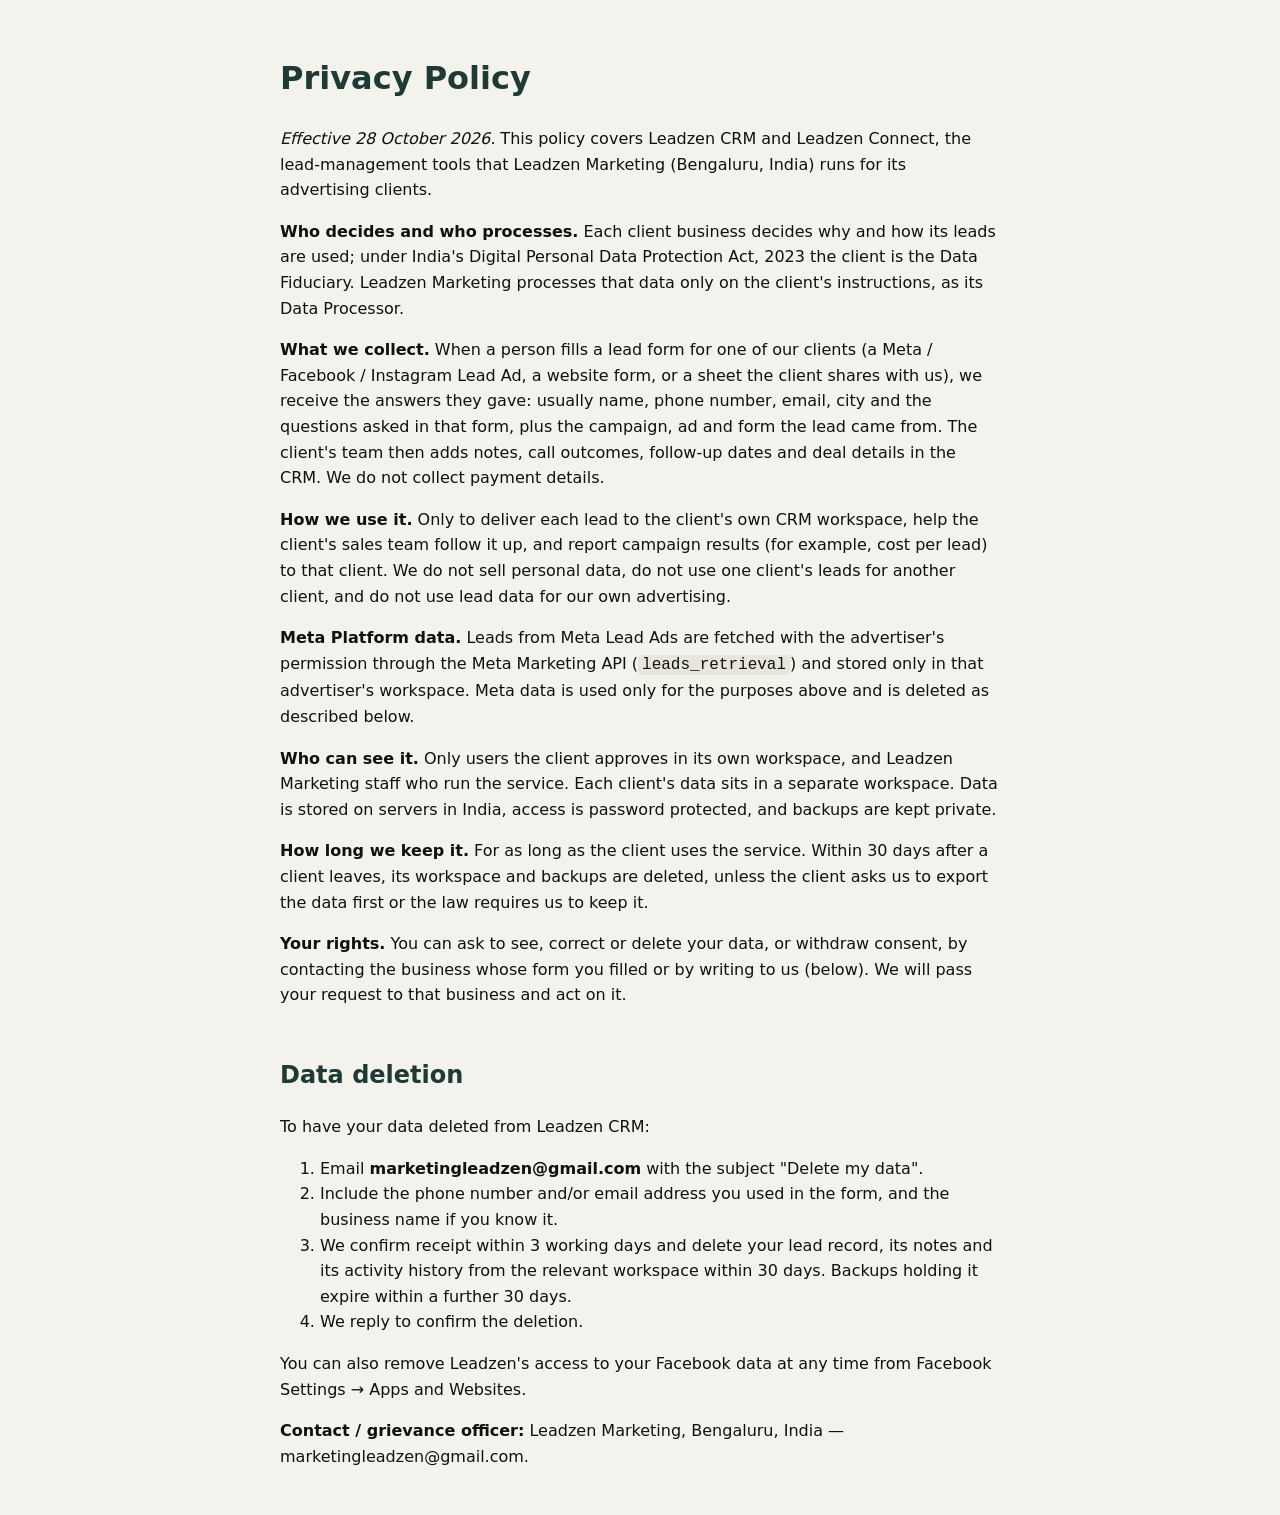
==== privacy.html @ 8f845ed4 "Privacy policy page for the Leadzen Meta app" ====
<!doctype html>
<html lang="en"><head><meta charset="utf-8"><meta name="viewport" content="width=device-width,initial-scale=1">
<title>Privacy Policy – Leadzen CRM</title>
<style>body{font:16px/1.6 system-ui,-apple-system,Segoe UI,Roboto,sans-serif;color:#0f1110;background:#f4f2ec;margin:0}
main{max-width:720px;margin:0 auto;padding:32px 16px}h1{color:#1f3a34}h2{color:#1f3a34;margin-top:2em}
code{background:#e8e5dc;padding:1px 4px;border-radius:3px}</style></head>
<body><main>
<h1>Privacy Policy</h1>
<p><em>Effective 28 October 2026.</em> This policy covers Leadzen CRM and Leadzen Connect, the lead-management tools that Leadzen Marketing (Bengaluru, India) runs for its advertising clients.</p>
<p><strong>Who decides and who processes.</strong> Each client business decides why and how its leads are used; under India's Digital Personal Data Protection Act, 2023 the client is the Data Fiduciary. Leadzen Marketing processes that data only on the client's instructions, as its Data Processor.</p>
<p><strong>What we collect.</strong> When a person fills a lead form for one of our clients (a Meta / Facebook / Instagram Lead Ad, a website form, or a sheet the client shares with us), we receive the answers they gave: usually name, phone number, email, city and the questions asked in that form, plus the campaign, ad and form the lead came from. The client's team then adds notes, call outcomes, follow-up dates and deal details in the CRM. We do not collect payment details.</p>
<p><strong>How we use it.</strong> Only to deliver each lead to the client's own CRM workspace, help the client's sales team follow it up, and report campaign results (for example, cost per lead) to that client. We do not sell personal data, do not use one client's leads for another client, and do not use lead data for our own advertising.</p>
<p><strong>Meta Platform data.</strong> Leads from Meta Lead Ads are fetched with the advertiser's permission through the Meta Marketing API (<code>leads_retrieval</code>) and stored only in that advertiser's workspace. Meta data is used only for the purposes above and is deleted as described below.</p>
<p><strong>Who can see it.</strong> Only users the client approves in its own workspace, and Leadzen Marketing staff who run the service. Each client's data sits in a separate workspace. Data is stored on servers in India, access is password protected, and backups are kept private.</p>
<p><strong>How long we keep it.</strong> For as long as the client uses the service. Within 30 days after a client leaves, its workspace and backups are deleted, unless the client asks us to export the data first or the law requires us to keep it.</p>
<p><strong>Your rights.</strong> You can ask to see, correct or delete your data, or withdraw consent, by contacting the business whose form you filled or by writing to us (below). We will pass your request to that business and act on it.</p>
<h2 id="data-deletion">Data deletion</h2>
<p>To have your data deleted from Leadzen CRM:</p>
<ol><li>Email <strong>marketingleadzen@gmail.com</strong> with the subject "Delete my data".</li><li>Include the phone number and/or email address you used in the form, and the business name if you know it.</li><li>We confirm receipt within 3 working days and delete your lead record, its notes and its activity history from the relevant workspace within 30 days. Backups holding it expire within a further 30 days.</li><li>We reply to confirm the deletion.</li></ol>
<p>You can also remove Leadzen's access to your Facebook data at any time from Facebook Settings → Apps and Websites.</p>
<p><strong>Contact / grievance officer:</strong> Leadzen Marketing, Bengaluru, India — marketingleadzen@gmail.com.</p>
</main></body></html>
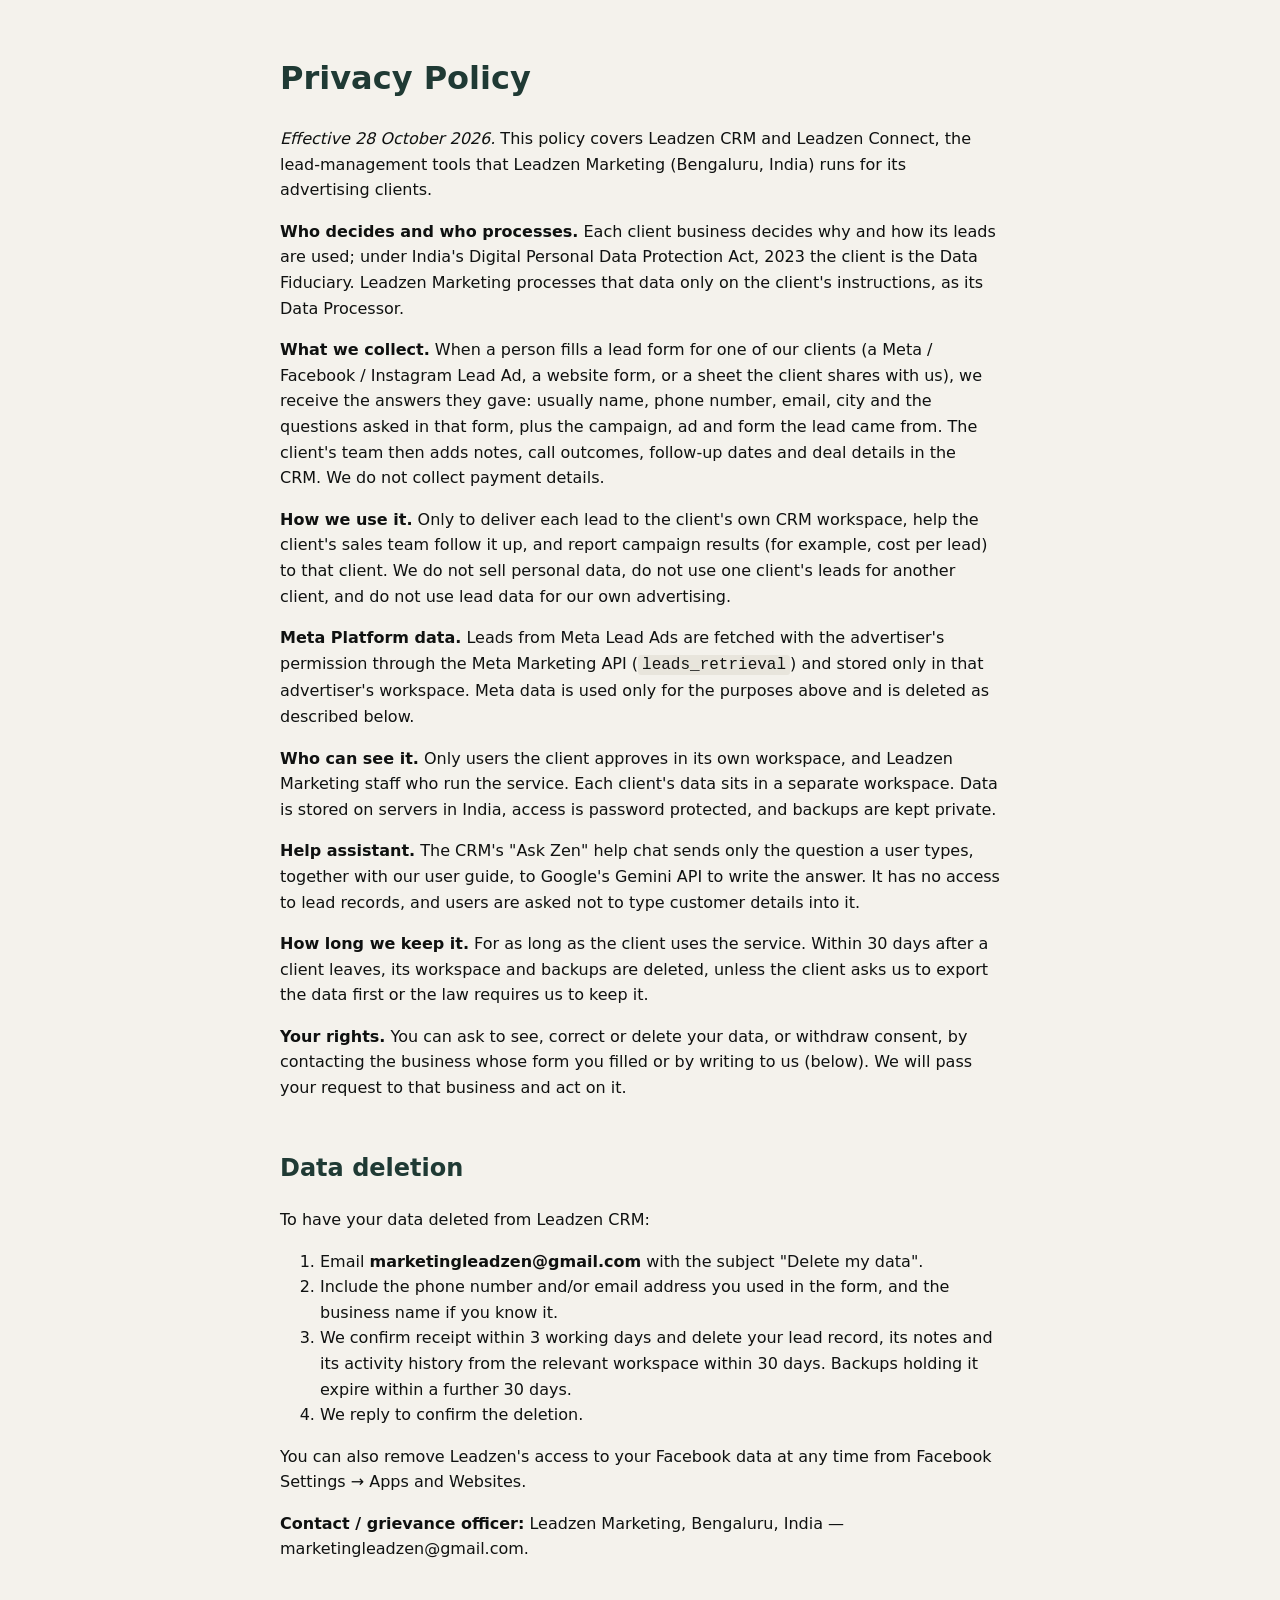
==== commit b0a8c42c: "Privacy policy: mention the Ask Zen help assistant" ====
--- a/privacy.html
+++ b/privacy.html
@@ -12,6 +12,7 @@
 <p><strong>How we use it.</strong> Only to deliver each lead to the client's own CRM workspace, help the client's sales team follow it up, and report campaign results (for example, cost per lead) to that client. We do not sell personal data, do not use one client's leads for another client, and do not use lead data for our own advertising.</p>
 <p><strong>Meta Platform data.</strong> Leads from Meta Lead Ads are fetched with the advertiser's permission through the Meta Marketing API (<code>leads_retrieval</code>) and stored only in that advertiser's workspace. Meta data is used only for the purposes above and is deleted as described below.</p>
 <p><strong>Who can see it.</strong> Only users the client approves in its own workspace, and Leadzen Marketing staff who run the service. Each client's data sits in a separate workspace. Data is stored on servers in India, access is password protected, and backups are kept private.</p>
+<p><strong>Help assistant.</strong> The CRM's "Ask Zen" help chat sends only the question a user types, together with our user guide, to Google's Gemini API to write the answer. It has no access to lead records, and users are asked not to type customer details into it.</p>
 <p><strong>How long we keep it.</strong> For as long as the client uses the service. Within 30 days after a client leaves, its workspace and backups are deleted, unless the client asks us to export the data first or the law requires us to keep it.</p>
 <p><strong>Your rights.</strong> You can ask to see, correct or delete your data, or withdraw consent, by contacting the business whose form you filled or by writing to us (below). We will pass your request to that business and act on it.</p>
 <h2 id="data-deletion">Data deletion</h2>
